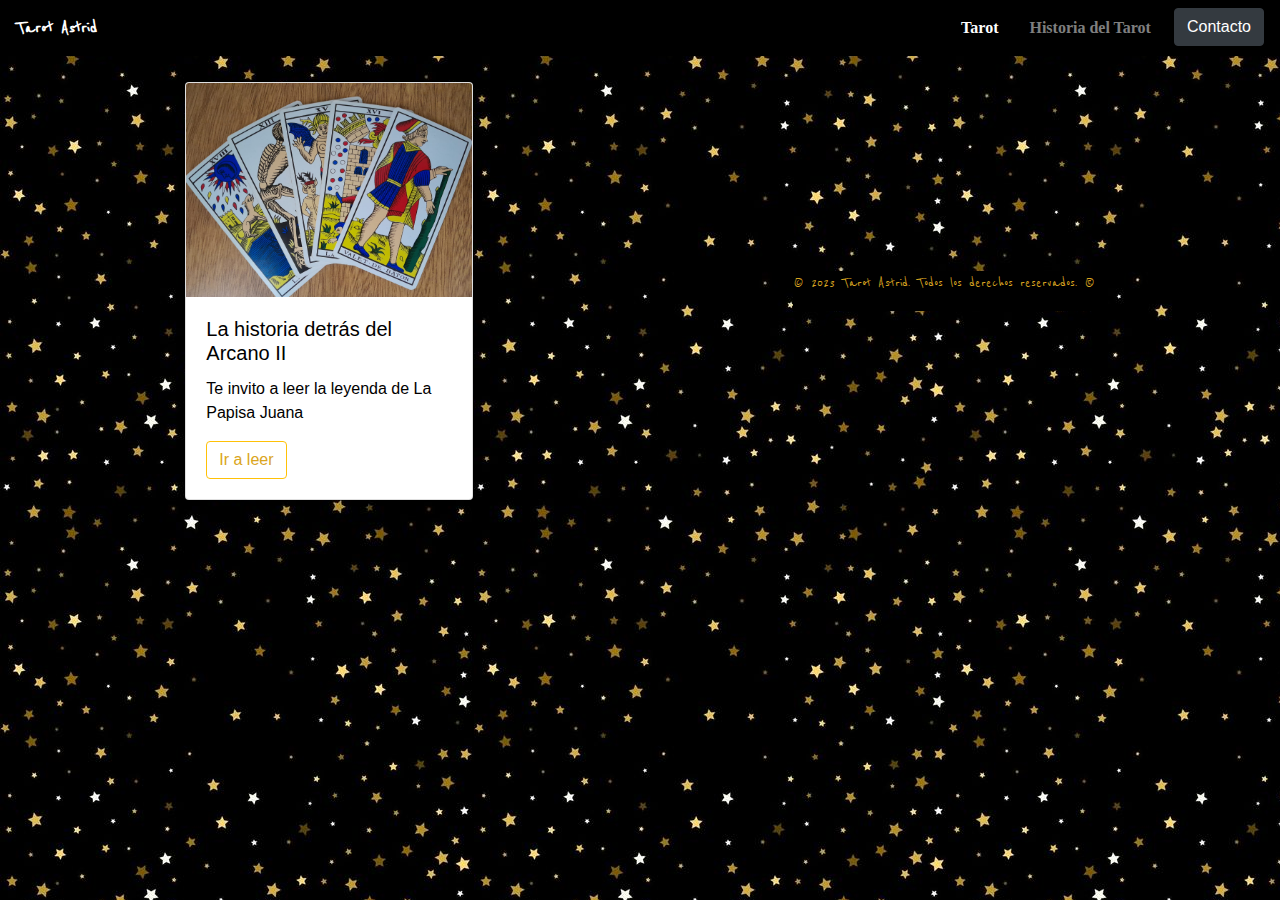
==== blog.html @ 12e496e6 "juana" ====
<!DOCTYPE html>
<html lang="en">
<head>
    <meta charset="UTF-8">
    <meta name="viewport" content="width=device-width, initial-scale=1.0">
     <!-- palabras clave que ayudan al buscador -->
     <meta name="keywords" content="tarot, cartas, mazos, tarologia, tarotista, videncia, futuro, autoayuda, consultas, lecturas, cartomancia, quiromancia">
     <!-- descripcion de la pagina entre 70 y 140 caracteres -->
     <meta name="descripcion" content="El tarot te ayudará a resolver tus problemas, aclarando tus ideas">
     <!-- indicar quien es el autor de la pagina -->
     <meta name="autor" content="Astrid Nurit Zyszkowicz Caneoa">
     <!-- empresa registrada -->
     <meta name="copyright" content="">
     <!-- para indexar la pagina -->
     <meta name="robots" content="index">
     <!--  -->
    <title>Tarot Astrid</title>
    <!-- css -->
    <link rel="STYLESHEET" href="style.css">
    <!-- boostrap -->
    <link rel="stylesheet" href="https://stackpath.bootstrapcdn.com/bootstrap/4.5.2/css/bootstrap.min.css">
    <link href="https://cdn.jsdelivr.net/npm/bootstrap@5.3.0-alpha3/dist/css/bootstrap.min.css" rel="stylesheet" integrity="sha384-KK94CHFLLe+nY2dmCWGMq91rCGa5gtU4mk92HdvYe+M/SXH301p5ILy+dN9+nJOZ" crossorigin="anonymous">

    <!-- googlefonts -->
    <link rel="preconnect" href="https://fonts.googleapis.com">
    <link rel="preconnect" href="https://fonts.gstatic.com" crossorigin>
    <link href="https://fonts.googleapis.com/css2?family=Dancing+Script:wght@500&family=EB+Garamond:ital@1&family=Reenie+Beanie&display=swap" rel="stylesheet">
  
   <!-- favicon -->
    <link rel="shortcut icon" href="images/faby/favicon.ico" type="image/x-icon">
  
    <!--font awesome -->
    <link rel="stylesheet" href="https://cdnjs.cloudflare.com/ajax/libs/font-awesome/6.4.0/css/all.min.css" integrity="sha512-iecdLmaskl7CVkqkXNQ/ZH/XLlvWZOJyj7Yy7tcenmpD1ypASozpmT/E0iPtmFIB46ZmdtAc9eNBvH0H/ZpiBw==" crossorigin="anonymous" referrerpolicy="no-referrer" />
   
</head>
<body>
    
      <!-- barra de navegacion -->
      <nav class="navbar navbar-expand-lg navbar-dark">
        <a class="navbar-brand" href="#">Tarot Astrid</a>
        <button class="navbar-toggler" type="button" data-toggle="collapse" data-target="#navbarNav" aria-controls="navbarNav" aria-expanded="false" aria-label="Toggle navigation">
          <span class="navbar-toggler-icon"></span>
        </button>
        <div class="collapse navbar-collapse" id="navbarNav">
          <ul class="navbar-nav ml-auto">
            <li class="nav-item active">
              <a class="nav-link" href="index.html">Tarot</a>
            </li>
            <li class="nav-item">
              <a class="nav-link" href="historia.html">Historia del Tarot</a>
            </li>
            <li class="nav-item">
                <button type="button" class="btn btn-dark" data-toggle="modal" data-target="#contactModal">Contacto</button>
            </li>
          </ul>
        </div>
      </nav>

        
  <!-- Modal de Contactos -->
  <div class="modal fade" id="contactModal" tabindex="-1" role="dialog" aria-labelledby="contactModalLabel" aria-hidden="true">
    <div class="modal-dialog" role="document">
      <div class="modal-content">
        <div class="modal-header">
          <h5 class="modal-title" id="contactModalLabel">Contacto</h5>
          <button type="button" class="close" data-dismiss="modal" aria-label="Close">
            <span aria-hidden="true">&times;</span>
          </button>
        </div>
        <div class="modal-body">
          <p>Podés escribirme directamente haciendo click en..</p>
          <ul>
            <li><a href="https://wa.me/+5521996807071">WhatsApp</a></li>
            <li><a href="https://www.instagram.com/tarot__astrid/">Instagram</a></li>
          </ul>
        </div>
      </div>
    </div>
  </div>




    <!-- servicios -->
<div class="servicios" id="tarot">
    <div class="card" style="width: 18rem;">
      <img src="images/pdfs/muerteynoticias.jpg" class="card-img-top" alt="..." width="250">
      <div class="card-body">
        <h5 class="card-title">La historia detrás del Arcano II</h5>
        <p class="card-text">Te invito a leer la leyenda de La Papisa Juana</p>
        <button type="button" class="btn btn-outline-warning">
            <a href="blogpapisa.html">Ir a leer</a>
          </button>
      </div>
    </div>
<!--    
    <div class="card" style="width: 18rem;">
      <img src="images/servicios/amor.jpg" class="card-img-top" alt="...">
      <div class="card-body">
        <h5 class="card-title">Tarot Amor</h5>
        <p class="card-text">Durante el día, sin turno, por orden de llegada al WhatsApp<br><strong>$2500 ARS</strong></p>
        <button type="button" class="btn btn-outline-warning" data-toggle="modal" data-target="#contactModal2">Quiero</button>
      </div>
    </div>
   
      <div class="card" style="width: 18rem;">
        <img src="images/servicios/completa.jpg" class="card-img-top" alt="...">
        <div class="card-body">
          <h5 class="card-title">Consulta Completa</h5>
          <p class="card-text">Duración aproximada 1 hora<br><strong>$7500 ARS</strong></p>
          <button type="button" class="btn btn-outline-warning" data-toggle="modal" data-target="#contactModal2">Quiero</button>

        </div>
      </div> 
    </div>

    <div class="servicios">
      <div class="card" style="width: 18rem;">
        <img src="images/servicios/vocacion.jpg" class="card-img-top" alt="...">
        <div class="card-body">
          <h5 class="card-title">Tarot Vocación</h5>
          <p class="card-text">Descubre tu profesión ideal<br><strong>$2500 ARS</strong></p>
          <button type="button" class="btn btn-outline-warning" data-toggle="modal" data-target="#contactModal2">Quiero</button>
        </div>
      </div>
     
      <div class="card" style="width: 18rem;">
        <img src="images/servicios/mensual.jpg" class="card-img-top" alt="...">
        <div class="card-body">
          <h5 class="card-title">Tu Mes</h5>
          <p class="card-text">Es un resumen de tu mes actual o próximo, donde vemos los ámbitos generales.<br><strong>$2500 ARS</strong></p>
          <button type="button" class="btn btn-outline-warning" data-toggle="modal" data-target="#contactModal2">Quiero</button>
        </div>
      </div>
     
        <div class="card" style="width: 18rem;">
          <img src="images/servicios/mensajes.jpg" class="card-img-top" alt="...">
          <div class="card-body">
            <h5 class="card-title">Mensajes del más allá</h5>
            <p class="card-text">Consulta por sueños, mensajes o intuiciones de guardianes o familiares fallecidos<br><strong>$2500 ARS</strong></p>
            <button type="button" class="btn btn-outline-warning" data-toggle="modal" data-target="#contactModal2">Quiero</button>
  
          </div>
        </div> 
      </div>

      <div class="servicios" id="tarot">
        <div class="card" style="width: 18rem;">
          <img src="images/servicios/arbol.jpg" class="card-img-top" alt="...">
          <div class="card-body">
            <h5 class="card-title">Método Árbol de la Vida</h5>
            <p class="card-text">Por orden de llegada al WhatsApp <br> <strong>$3500 ARS</strong></p>
            <button type="button" class="btn btn-outline-warning" data-toggle="modal" data-target="#contactModal2">Quiero</button>

          </div>
        </div>
       
        <div class="card" style="width: 18rem;">
          <img src="images/servicios/dones.jpg" class="card-img-top" alt="...">
          <div class="card-body">
            <h5 class="card-title">Dones</h5>
            <p class="card-text">Consulta por intuiciones, dones mágicos y conexiones sobrenaturales<br><strong>$2500 ARS</strong></p>
            <button type="button" class="btn btn-outline-warning" data-toggle="modal" data-target="#contactModal2">Quiero</button>
          </div>
        </div>
       
          <div class="card" style="width: 18rem;">
            <img src="images/servicios/zingaro.jpg" class="card-img-top" alt="...">
            <div class="card-body">
              <h5 class="card-title">Método Zíngaro</h5>
              <p class="card-text">Lectura estilo gitano para vislumbrar toda la vida<br><strong>$3500 ARS</strong></p>
              <button type="button" class="btn btn-outline-warning" data-toggle="modal" data-target="#contactModal2">Quiero</button>
            </div>
          </div> 
        </div>

       
        
    <!-- quiero -->
        <div class="modal fade" id="contactModal2" tabindex="-1" role="dialog" aria-labelledby="contactModalLabel" aria-hidden="true">
            <div class="modal-dialog" role="document">
              <div class="modal-content">
                <div class="modal-header">
                  <h5 class="modal-title" id="contactModalLabel">Contacto</h5>
                  <button type="button" class="close" data-dismiss="modal" aria-label="Close">
                    <span aria-hidden="true">&times;</span>
                  </button>
                </div>
                <div class="modal-body">
                  <p>Enviame directamente un mensaje por whatsap</p>
                  <ul>
                    <li><a href="https://wa.me/+5521996807071">WhatsApp</a></li>
                  </ul>
                </div>
              </div>
            </div>
          </div>

          <!-- footer -->
          <footer class="footer">
            <p>&copy; 2023 Tarot Astrid. Todos los derechos reservados. &#174;</p>
          </footer>

        <script src="https://cdn.jsdelivr.net/npm/bootstrap@5.3.0-alpha3/dist/js/bootstrap.bundle.min.js" integrity="sha384-ENjdO4Dr2bkBIFxQpeoTz1HIcje39Wm4jDKdf19U8gI4ddQ3GYNS7NTKfAdVQSZe" crossorigin="anonymous"></script>

        <script src="https://code.jquery.com/jquery-3.5.1.slim.min.js"></script>
        <script src="https://cdn.jsdelivr.net/npm/@popperjs/core@2.5.3/dist/umd/popper.min.js"></script>
        <script src="https://stackpath.bootstrapcdn.com/bootstrap/4.5.2/js/bootstrap.min.js"></script>
      
        <script src="javascript.js"></script>
</body>
</html>
---- style.css ----
.socio{
    align-items: center;
    color:black;
    margin: 2%;
    text-decoration: none;
    display: flex;
    justify-content: flex-start;
}

.info{
    text-decoration: none;
    color:goldenrod;
}

.info:hover{
    color:goldenrod;
    text-decoration: none;
}

.card2{
    margin:2%;
}

.servicios{
    display: flex;
    flex-wrap: wrap;
    align-items: center;
    color:black;
    margin: 2%;
    text-decoration: none;
    justify-content:space-around;
}



@media (max-width: 740px) {
    .servicios .card {
        flex: 0 0 100%; /* esto hace que las tarjetas tomen todo el ancho en móviles */
        max-width: 100%; /* esto asegura que las tarjetas no excedan el ancho */
        margin-bottom: 20px; /* añade un espacio entre tarjetas */
    }
} 

.boton{
    background-color: goldenrod;
    color:black
}

.container{
    margin:10px;
}

.cursos{
    display:flex;
    justify-content: center;
}

a{
    text-decoration: none;
    color:black;
}

a:hover{
  text-decoration: none;
  color:goldenrod;
}

.textos{
    color:white;
    background-color: black;
    border: 1px solid goldenrod;
    border-radius: 3px;
    margin-right: 100px;
}


.container2{
    font-family: "Reenie Beanie"  ;
    background-color: goldenrod;
    color:white;
    margin:5rem;
}




.carousel-item {
    text-align: center;
  }
  .carousel-item img {
    max-width: 100%;
    height: auto;
    margin: 0 auto;
    border: 2px solid goldenrod;
    padding: 10px;
  }
  body{
      background-image: url(images/FondoEstrellas.jpg);
  }
  .navbar {
    background-color: black;
    padding: 10px;
  }
  .navbar-brand {
    color: gold;
    font-size: 24px;
    font-weight: bold;
  }
  .navbar-nav .nav-link {
    color: gold;
    font-size: 16px;
    font-weight: bold;
    margin-right: 15px;
  }
  .navbar-nav .nav-link:hover {
    color: white;
  }
  .nav-link{
      font-family: 'Times New Roman', Times, serif;
      font-size: 30px;
  }
  .navbar-brand{
      font-family: "Reenie Beanie"  
  }

  .navbar-brand{
      font-size: 40px;
  }
  .footer{
      background-color: black;
      color:goldenrod;
      text-align: center;
      font-family: "Reenie Beanie" 
  }

  a{
      text-decoration: none;
      color:black;
  }

  a:hover{
    text-decoration: none;
    color:goldenrod;
  }

  .btn a {
    text-decoration: none;
    color:goldenrod;
  }

  .btn a:hover{
    text-decoration: none;
    color:black;
  }
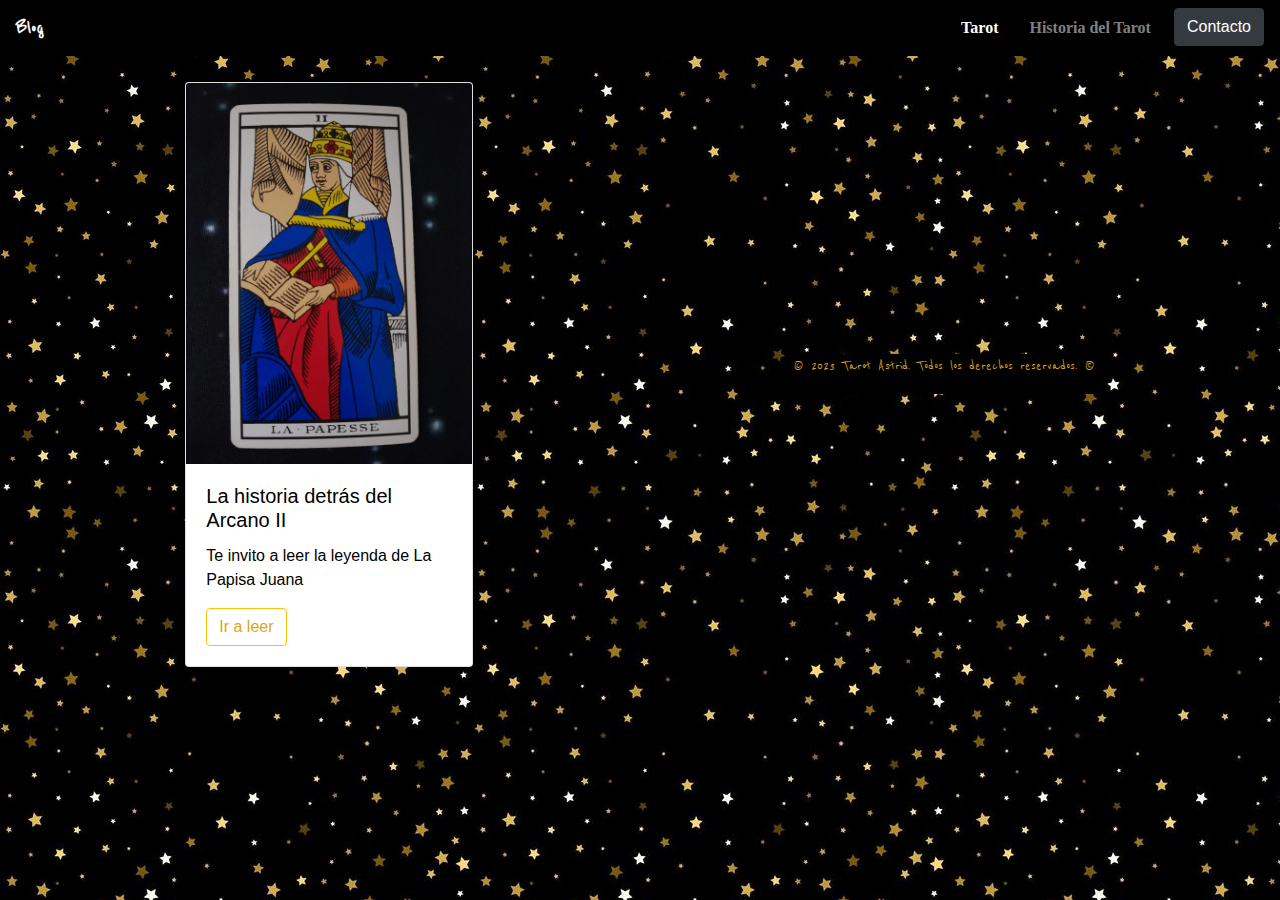
==== commit 9dba0c27: "foto" ====
--- a/blog.html
+++ b/blog.html
@@ -37,7 +37,7 @@
     
       <!-- barra de navegacion -->
       <nav class="navbar navbar-expand-lg navbar-dark">
-        <a class="navbar-brand" href="#">Tarot Astrid</a>
+        <a class="navbar-brand" href="#">Blog</a>
         <button class="navbar-toggler" type="button" data-toggle="collapse" data-target="#navbarNav" aria-controls="navbarNav" aria-expanded="false" aria-label="Toggle navigation">
           <span class="navbar-toggler-icon"></span>
         </button>
@@ -84,7 +84,7 @@
     <!-- servicios -->
 <div class="servicios" id="tarot">
     <div class="card" style="width: 18rem;">
-      <img src="images/pdfs/muerteynoticias.jpg" class="card-img-top" alt="..." width="250">
+      <img src="images/blog/papisajuana.jpg" class="card-img-top" alt="..." width="250">
       <div class="card-body">
         <h5 class="card-title">La historia detrás del Arcano II</h5>
         <p class="card-text">Te invito a leer la leyenda de La Papisa Juana</p>
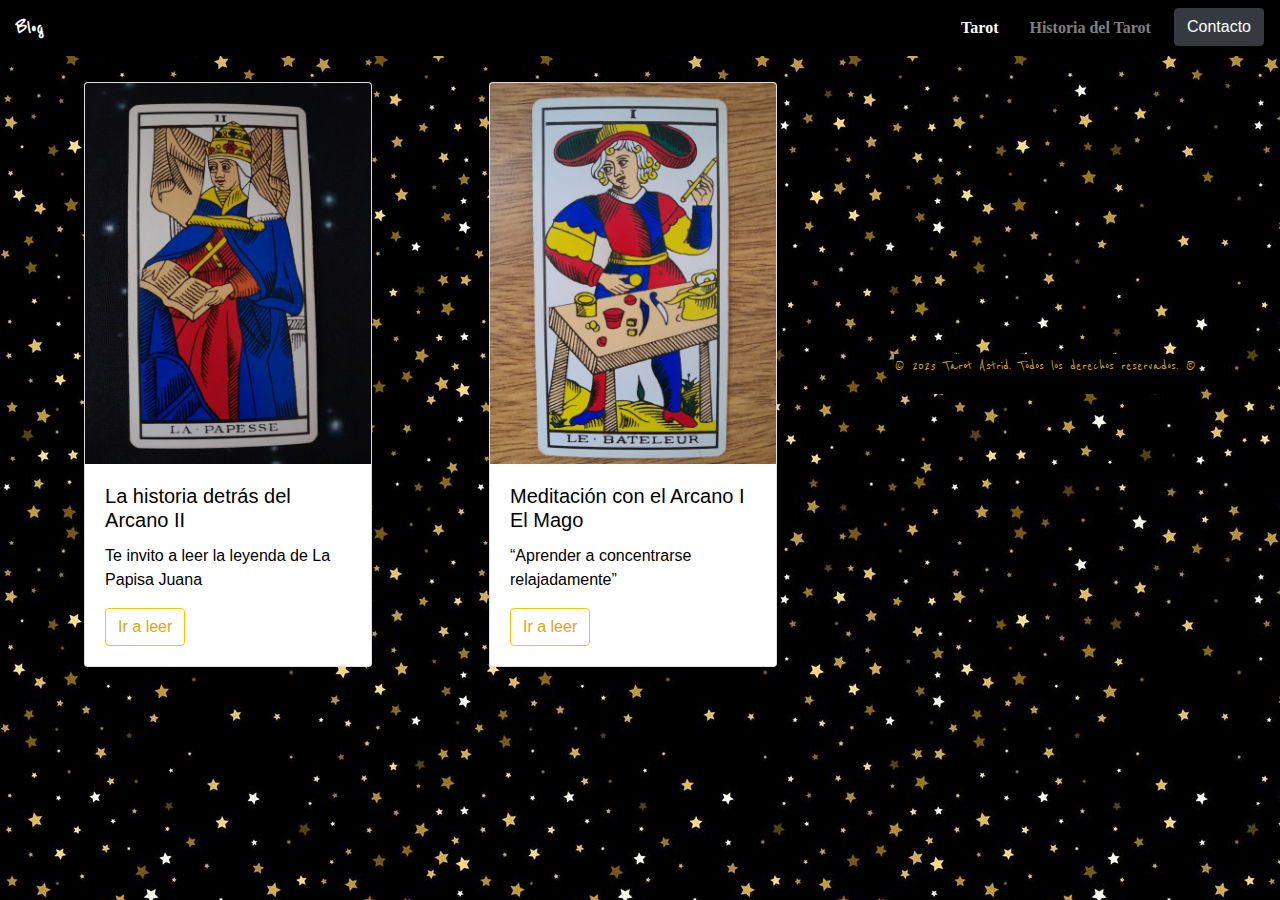
==== commit 9349828e: "mago" ====
--- a/blog.html
+++ b/blog.html
@@ -93,17 +93,19 @@
           </button>
       </div>
     </div>
-<!--    
+
     <div class="card" style="width: 18rem;">
-      <img src="images/servicios/amor.jpg" class="card-img-top" alt="...">
+      <img src="images/blog/mago.jpg" class="card-img-top" alt="...">
       <div class="card-body">
-        <h5 class="card-title">Tarot Amor</h5>
-        <p class="card-text">Durante el día, sin turno, por orden de llegada al WhatsApp<br><strong>$2500 ARS</strong></p>
-        <button type="button" class="btn btn-outline-warning" data-toggle="modal" data-target="#contactModal2">Quiero</button>
-      </div>
-    </div>
+        <h5 class="card-title">Meditación con el Arcano I El Mago</h5>
+        <p class="card-text">“Aprender a concentrarse relajadamente” </p>
+        <button type="button" class="btn btn-outline-warning">
+            <a href="mago.html">Ir a leer</a>
+          </button>
+      </div>
+    </div> 
    
-      <div class="card" style="width: 18rem;">
+      <!-- <div class="card" style="width: 18rem;">
         <img src="images/servicios/completa.jpg" class="card-img-top" alt="...">
         <div class="card-body">
           <h5 class="card-title">Consulta Completa</h5>
@@ -172,7 +174,7 @@
               <button type="button" class="btn btn-outline-warning" data-toggle="modal" data-target="#contactModal2">Quiero</button>
             </div>
           </div> 
-        </div>
+        </div> -->
 
        
         
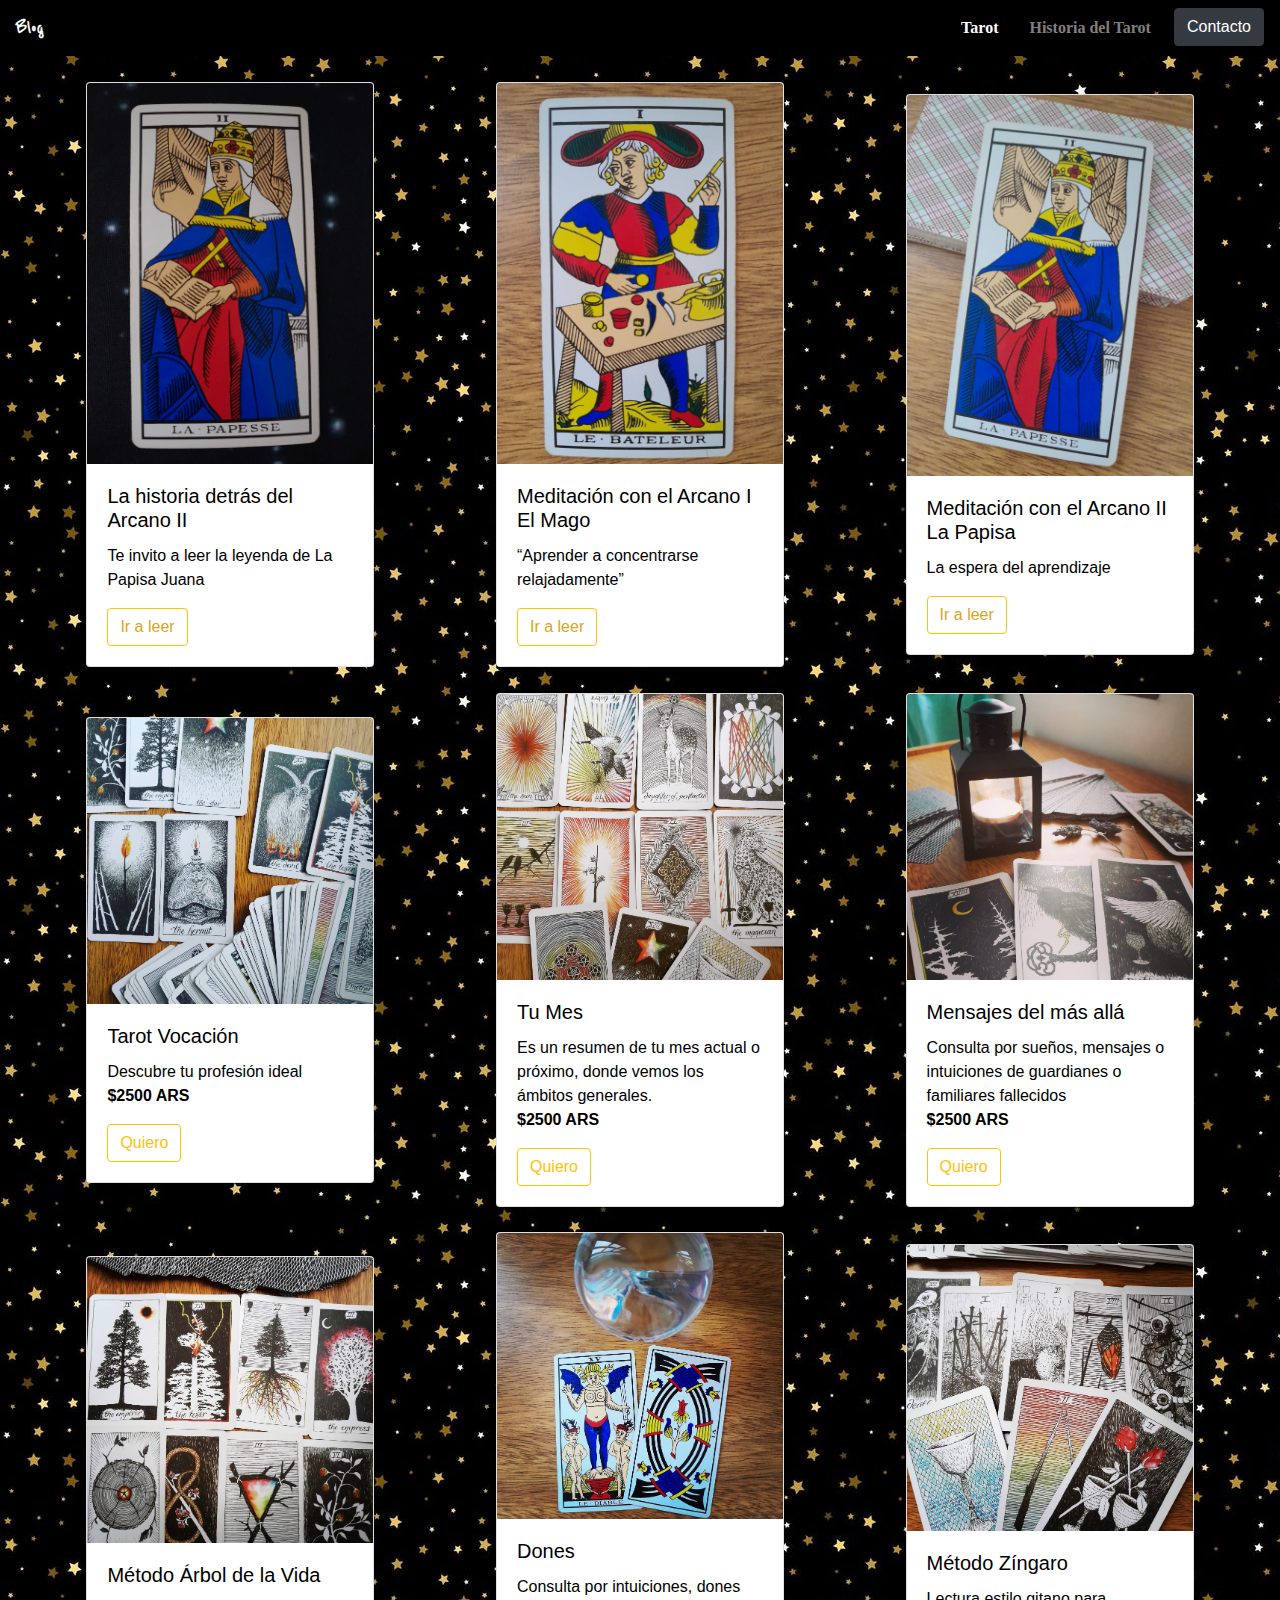
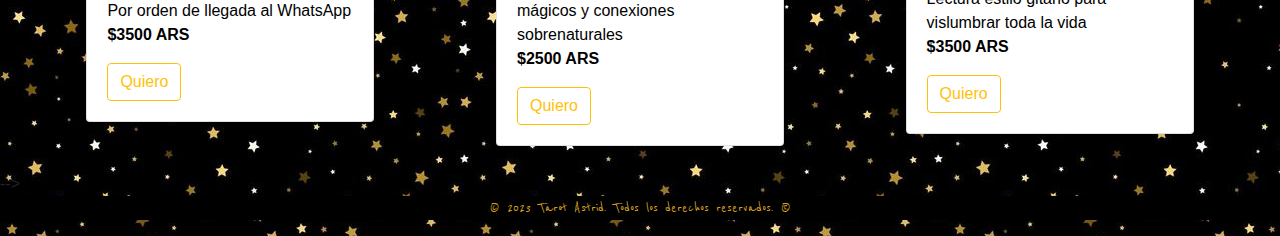
==== commit 4897e2bf: "blog" ====
--- a/blog.html
+++ b/blog.html
@@ -105,16 +105,17 @@
       </div>
     </div> 
    
-      <!-- <div class="card" style="width: 18rem;">
-        <img src="images/servicios/completa.jpg" class="card-img-top" alt="...">
+      <div class="card" style="width: 18rem;">
+        <img src="images/blog/papisa2.jpg" class="card-img-top" alt="...">
         <div class="card-body">
-          <h5 class="card-title">Consulta Completa</h5>
-          <p class="card-text">Duración aproximada 1 hora<br><strong>$7500 ARS</strong></p>
-          <button type="button" class="btn btn-outline-warning" data-toggle="modal" data-target="#contactModal2">Quiero</button>
-
+          <h5 class="card-title">Meditación con el Arcano II La Papisa</h5>
+          <p class="card-text">La espera del aprendizaje</p>
+          <button type="button" class="btn btn-outline-warning">
+            <a href="blogpapisa2.html">Ir a leer</a>
+          </button>
         </div>
       </div> 
-    </div>
+    </div> 
 
     <div class="servicios">
       <div class="card" style="width: 18rem;">
--- a/style.css
+++ b/style.css
@@ -151,4 +151,8 @@
   .btn a:hover{
     text-decoration: none;
     color:black;
-  }+  }
+
+
+
+
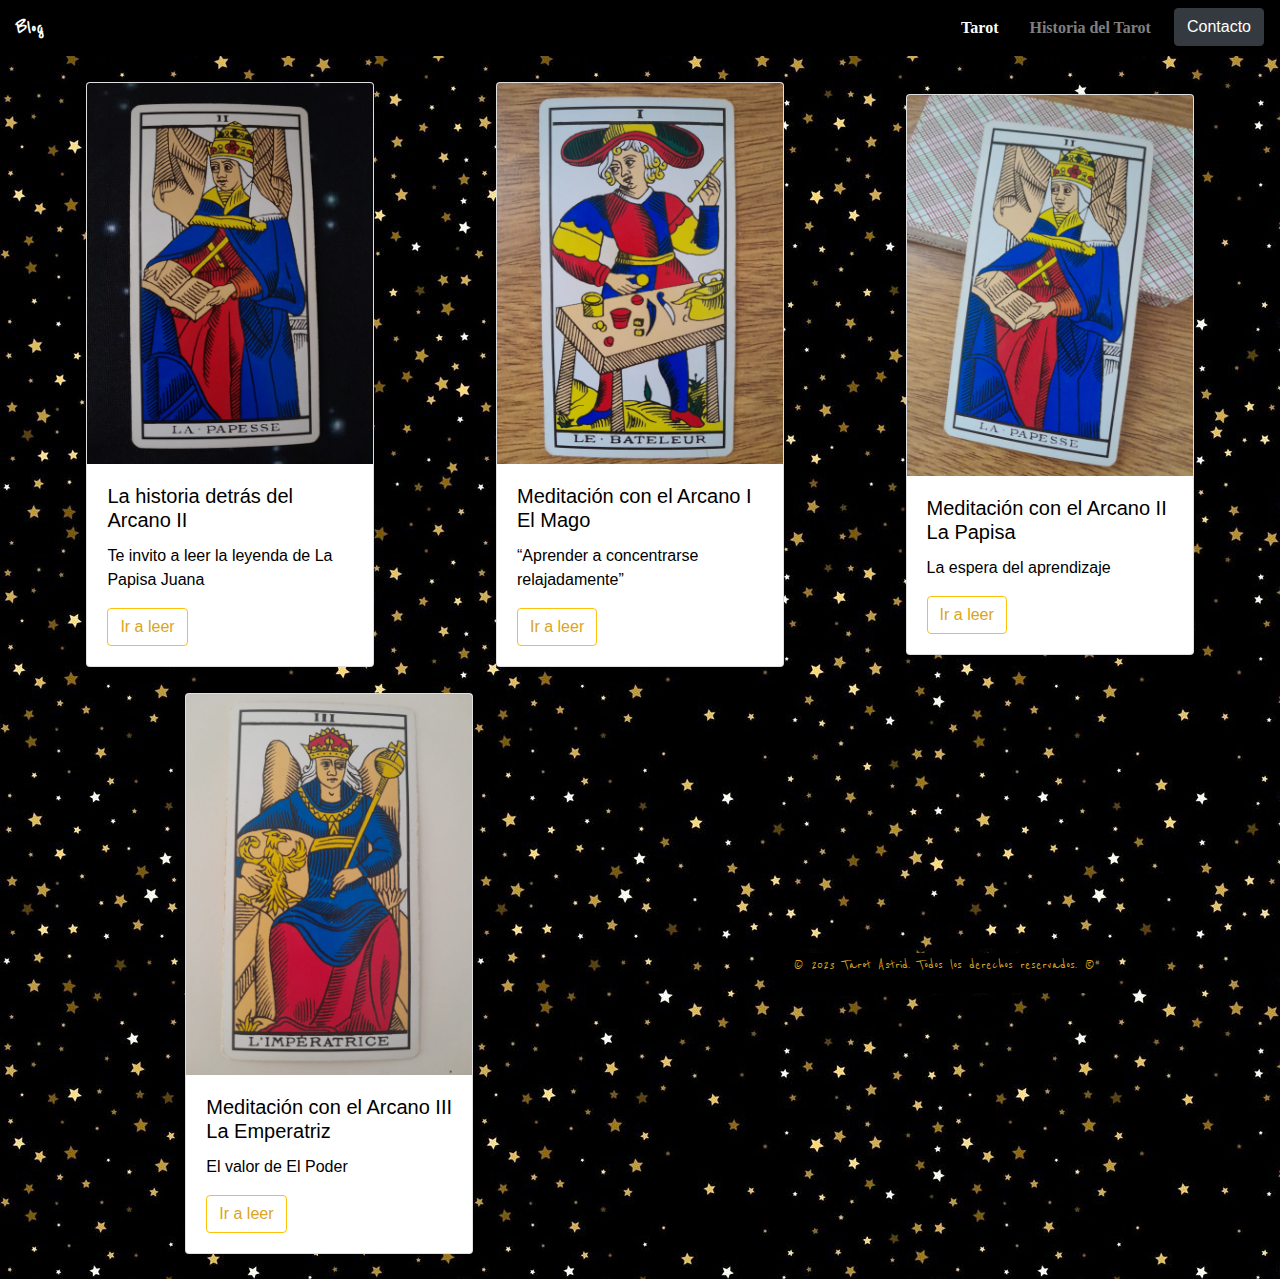
==== commit eb18d46d: "queen" ====
--- a/blog.html
+++ b/blog.html
@@ -119,15 +119,17 @@
 
     <div class="servicios">
       <div class="card" style="width: 18rem;">
-        <img src="images/servicios/vocacion.jpg" class="card-img-top" alt="...">
+        <img src="images/blog/empe.jpg" class="card-img-top" alt="...">
         <div class="card-body">
-          <h5 class="card-title">Tarot Vocación</h5>
-          <p class="card-text">Descubre tu profesión ideal<br><strong>$2500 ARS</strong></p>
-          <button type="button" class="btn btn-outline-warning" data-toggle="modal" data-target="#contactModal2">Quiero</button>
+          <h5 class="card-title">Meditación con el Arcano III La Emperatriz</h5>
+          <p class="card-text">El valor de El Poder</p>
+          <button type="button" class="btn btn-outline-warning">
+            <a href="blogempe.html">Ir a leer</a>
+          </button>
         </div>
       </div>
      
-      <div class="card" style="width: 18rem;">
+      <!-- <div class="card" style="width: 18rem;">
         <img src="images/servicios/mensual.jpg" class="card-img-top" alt="...">
         <div class="card-body">
           <h5 class="card-title">Tu Mes</h5>
@@ -175,7 +177,7 @@
               <button type="button" class="btn btn-outline-warning" data-toggle="modal" data-target="#contactModal2">Quiero</button>
             </div>
           </div> 
-        </div> -->
+        </div> --> 
 
        
         
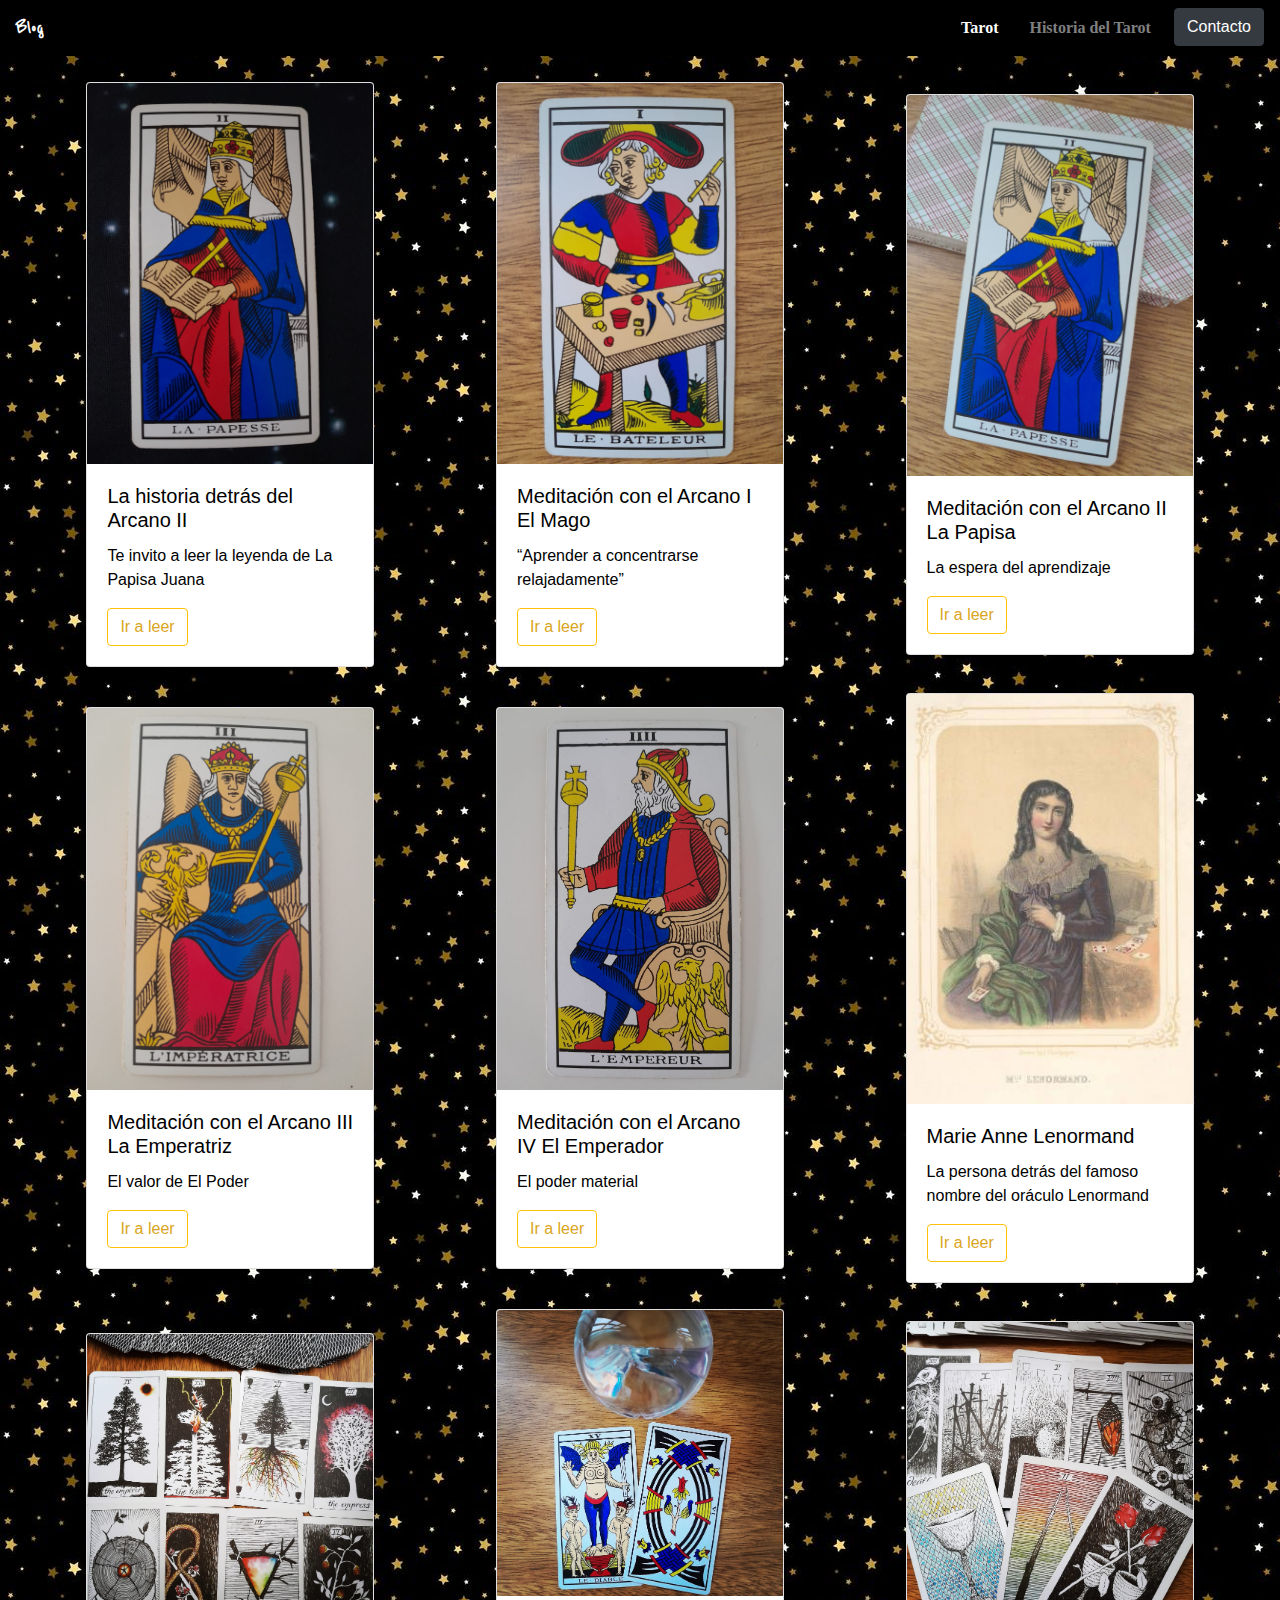
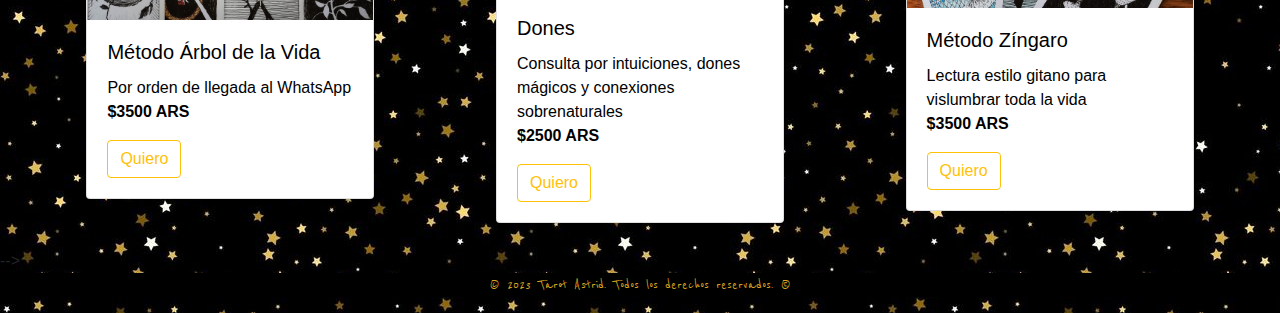
==== commit 312afe27: "blogs" ====
--- a/blog.html
+++ b/blog.html
@@ -129,25 +129,28 @@
         </div>
       </div>
      
-      <!-- <div class="card" style="width: 18rem;">
-        <img src="images/servicios/mensual.jpg" class="card-img-top" alt="...">
+      <div class="card" style="width: 18rem;">
+        <img src="images/blog/emperador.jpg" class="card-img-top" alt="...">
         <div class="card-body">
-          <h5 class="card-title">Tu Mes</h5>
-          <p class="card-text">Es un resumen de tu mes actual o próximo, donde vemos los ámbitos generales.<br><strong>$2500 ARS</strong></p>
-          <button type="button" class="btn btn-outline-warning" data-toggle="modal" data-target="#contactModal2">Quiero</button>
-        </div>
-      </div>
+          <h5 class="card-title">Meditación con el Arcano IV El Emperador</h5>
+          <p class="card-text">El poder material</p>
+          <button type="button" class="btn btn-outline-warning">
+            <a href="blogemperador.html">Ir a leer</a>
+          </button>
+        </div>
+      </div> 
      
-        <div class="card" style="width: 18rem;">
-          <img src="images/servicios/mensajes.jpg" class="card-img-top" alt="...">
+         <div class="card" style="width: 18rem;">
+          <img src="images/blog/marieannlenormanddd.jpg" class="card-img-top" alt="...">
           <div class="card-body">
-            <h5 class="card-title">Mensajes del más allá</h5>
-            <p class="card-text">Consulta por sueños, mensajes o intuiciones de guardianes o familiares fallecidos<br><strong>$2500 ARS</strong></p>
-            <button type="button" class="btn btn-outline-warning" data-toggle="modal" data-target="#contactModal2">Quiero</button>
-  
+            <h5 class="card-title">Marie Anne Lenormand</h5>
+            <p class="card-text">La persona detrás del famoso nombre del oráculo Lenormand</p>
+            <button type="button" class="btn btn-outline-warning">
+              <a href="lenormand.html">Ir a leer</a>
+            </button>
           </div>
         </div> 
-      </div>
+      </div> 
 
       <div class="servicios" id="tarot">
         <div class="card" style="width: 18rem;">
@@ -177,7 +180,7 @@
               <button type="button" class="btn btn-outline-warning" data-toggle="modal" data-target="#contactModal2">Quiero</button>
             </div>
           </div> 
-        </div> --> 
+        </div> -->  
 
        
         
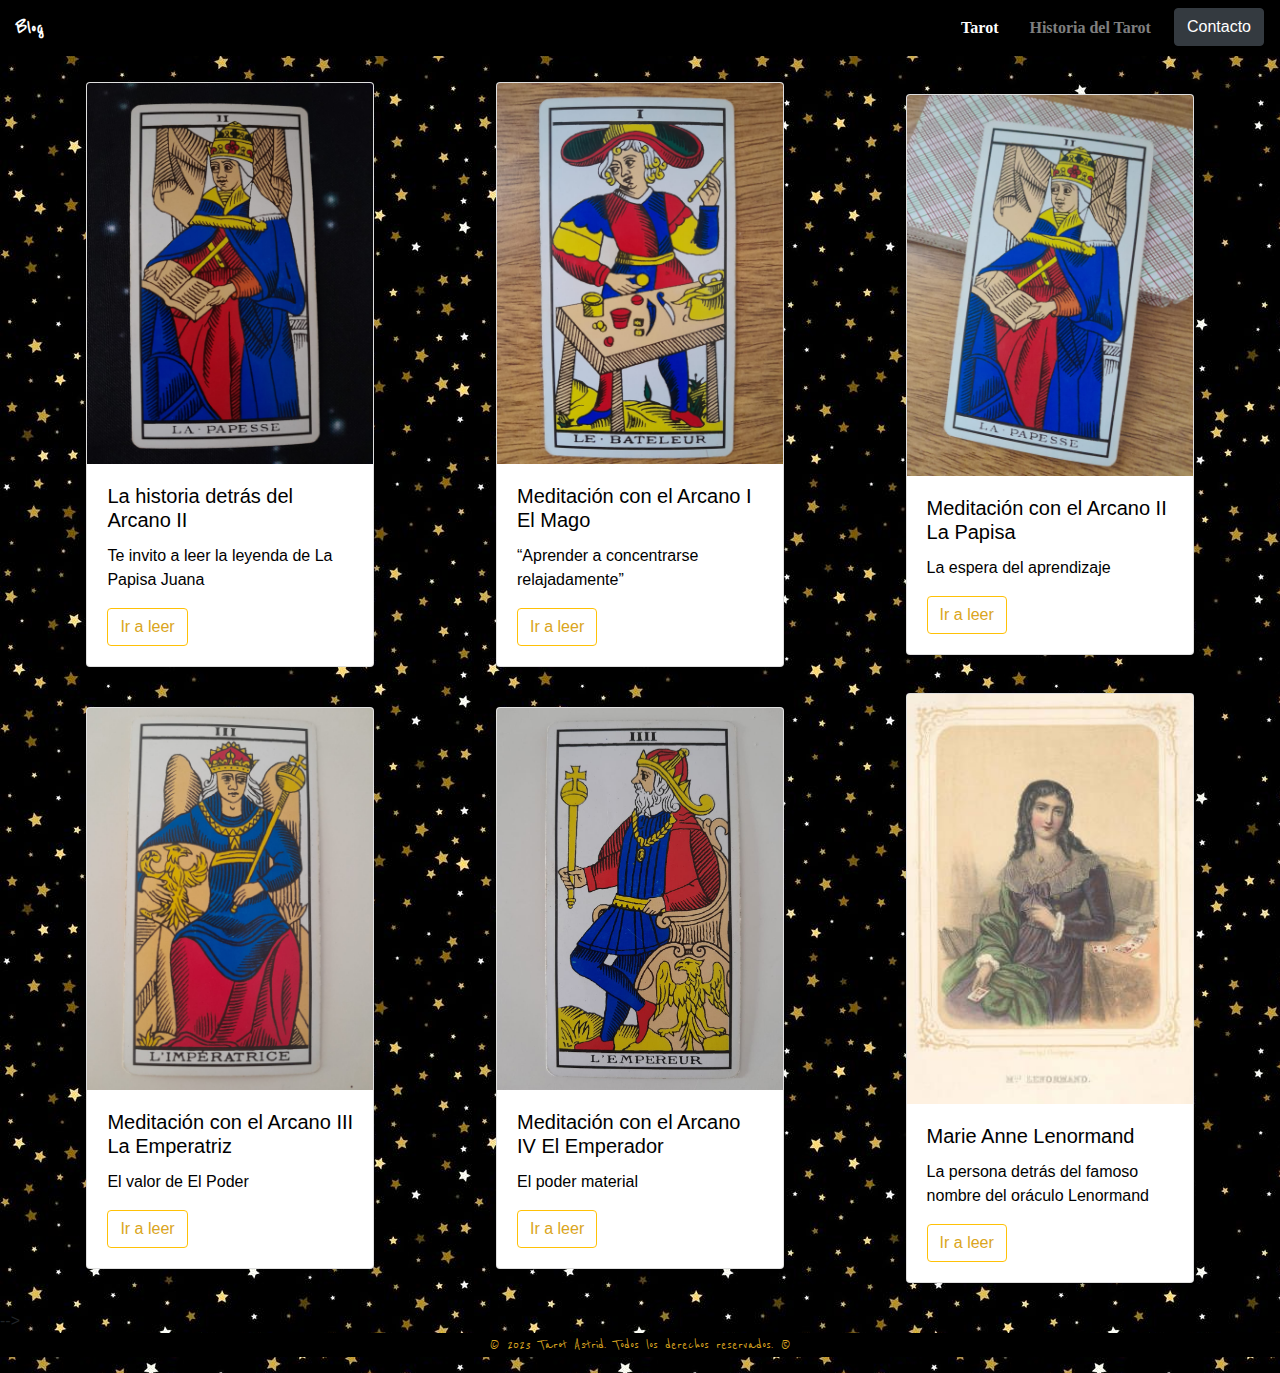
==== commit c0065289: "nuevos" ====
--- a/blog.html
+++ b/blog.html
@@ -151,7 +151,7 @@
           </div>
         </div> 
       </div> 
-
+<!-- 
       <div class="servicios" id="tarot">
         <div class="card" style="width: 18rem;">
           <img src="images/servicios/arbol.jpg" class="card-img-top" alt="...">
@@ -180,7 +180,7 @@
               <button type="button" class="btn btn-outline-warning" data-toggle="modal" data-target="#contactModal2">Quiero</button>
             </div>
           </div> 
-        </div> -->  
+        </div> -->   -->
 
        
         
